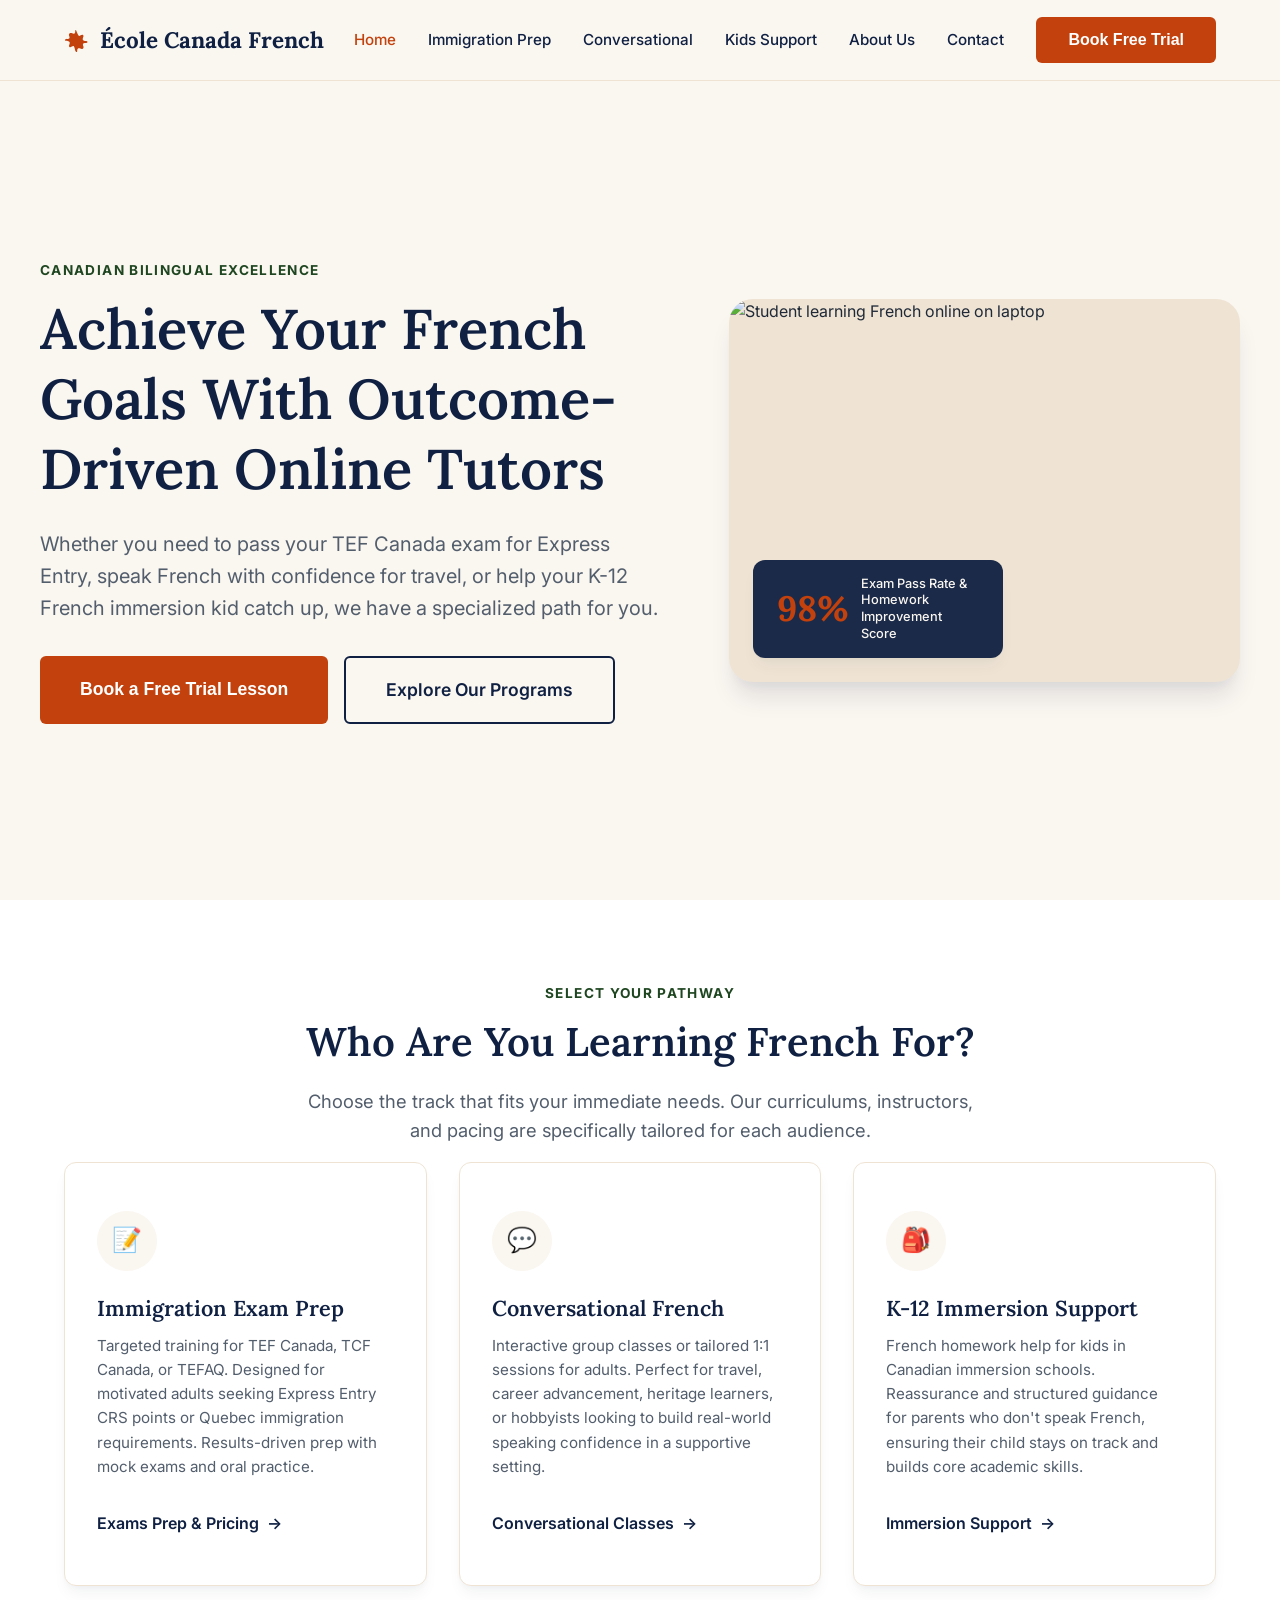
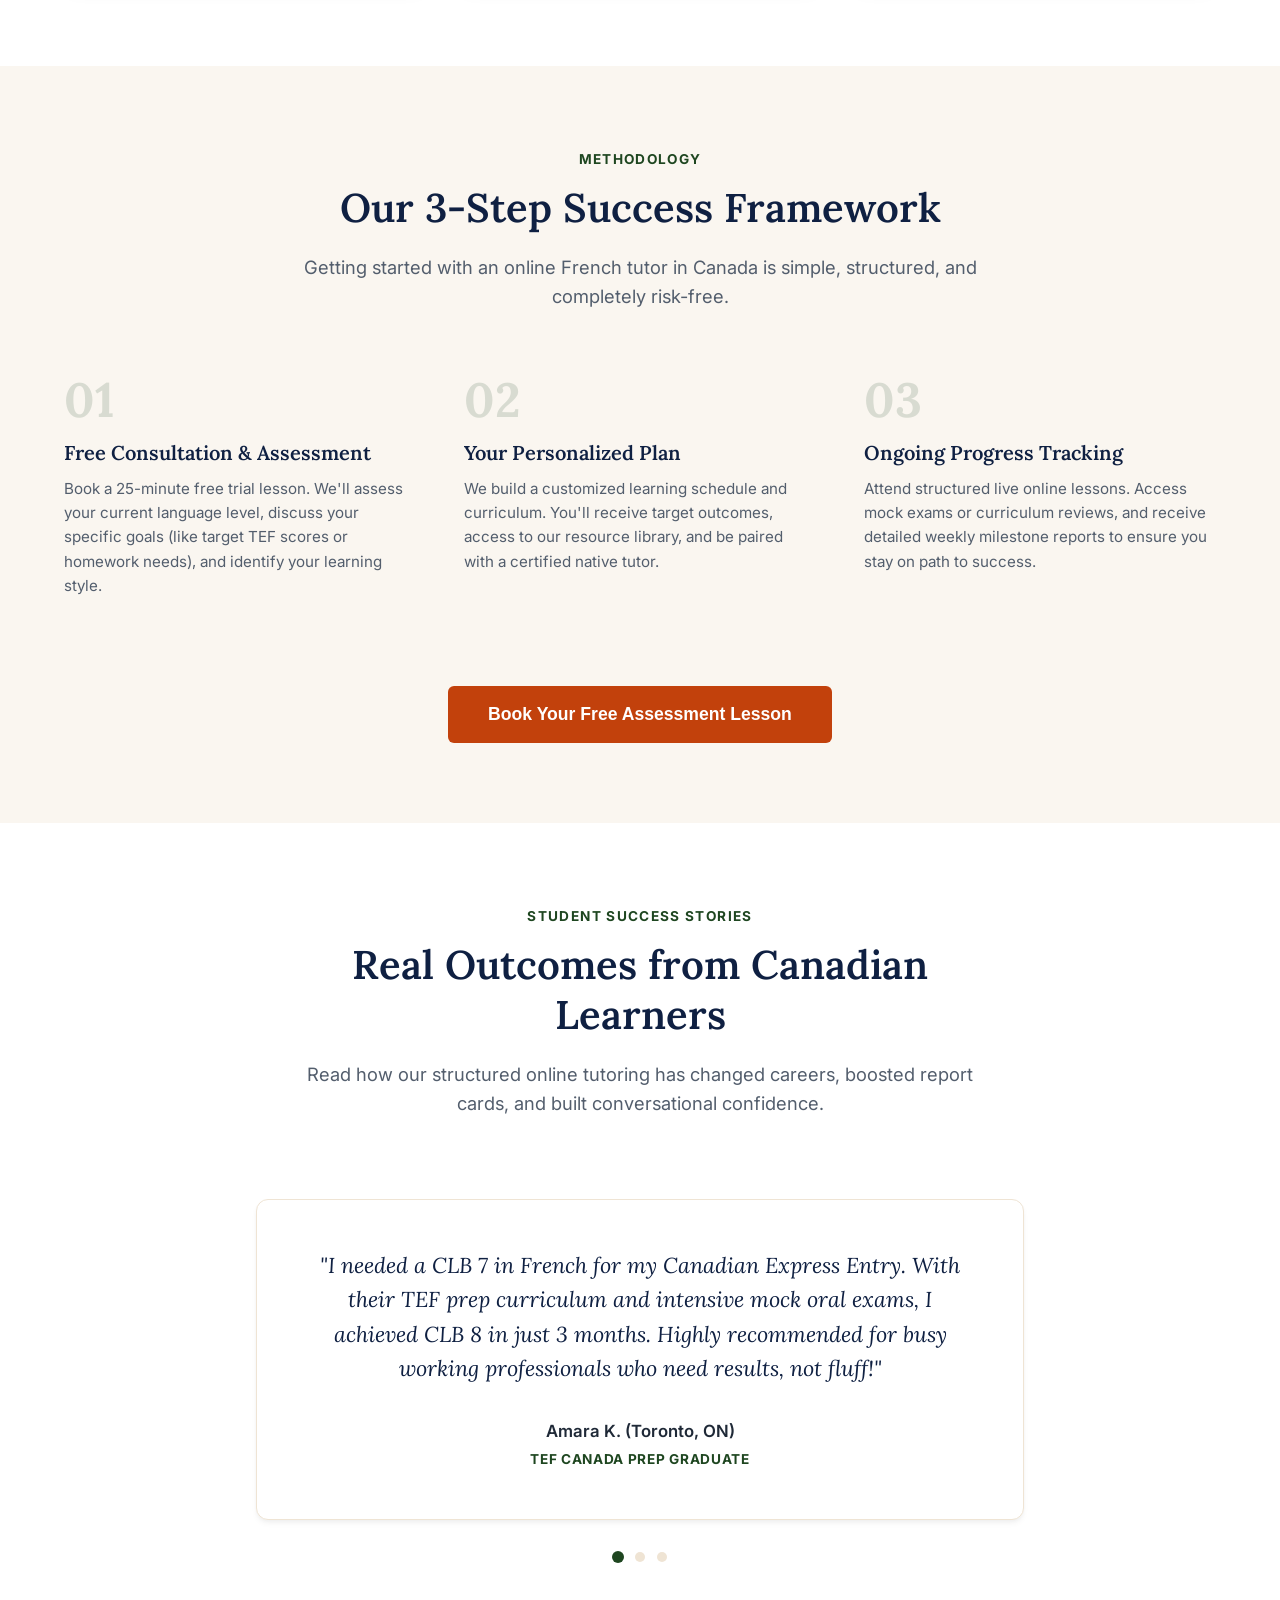
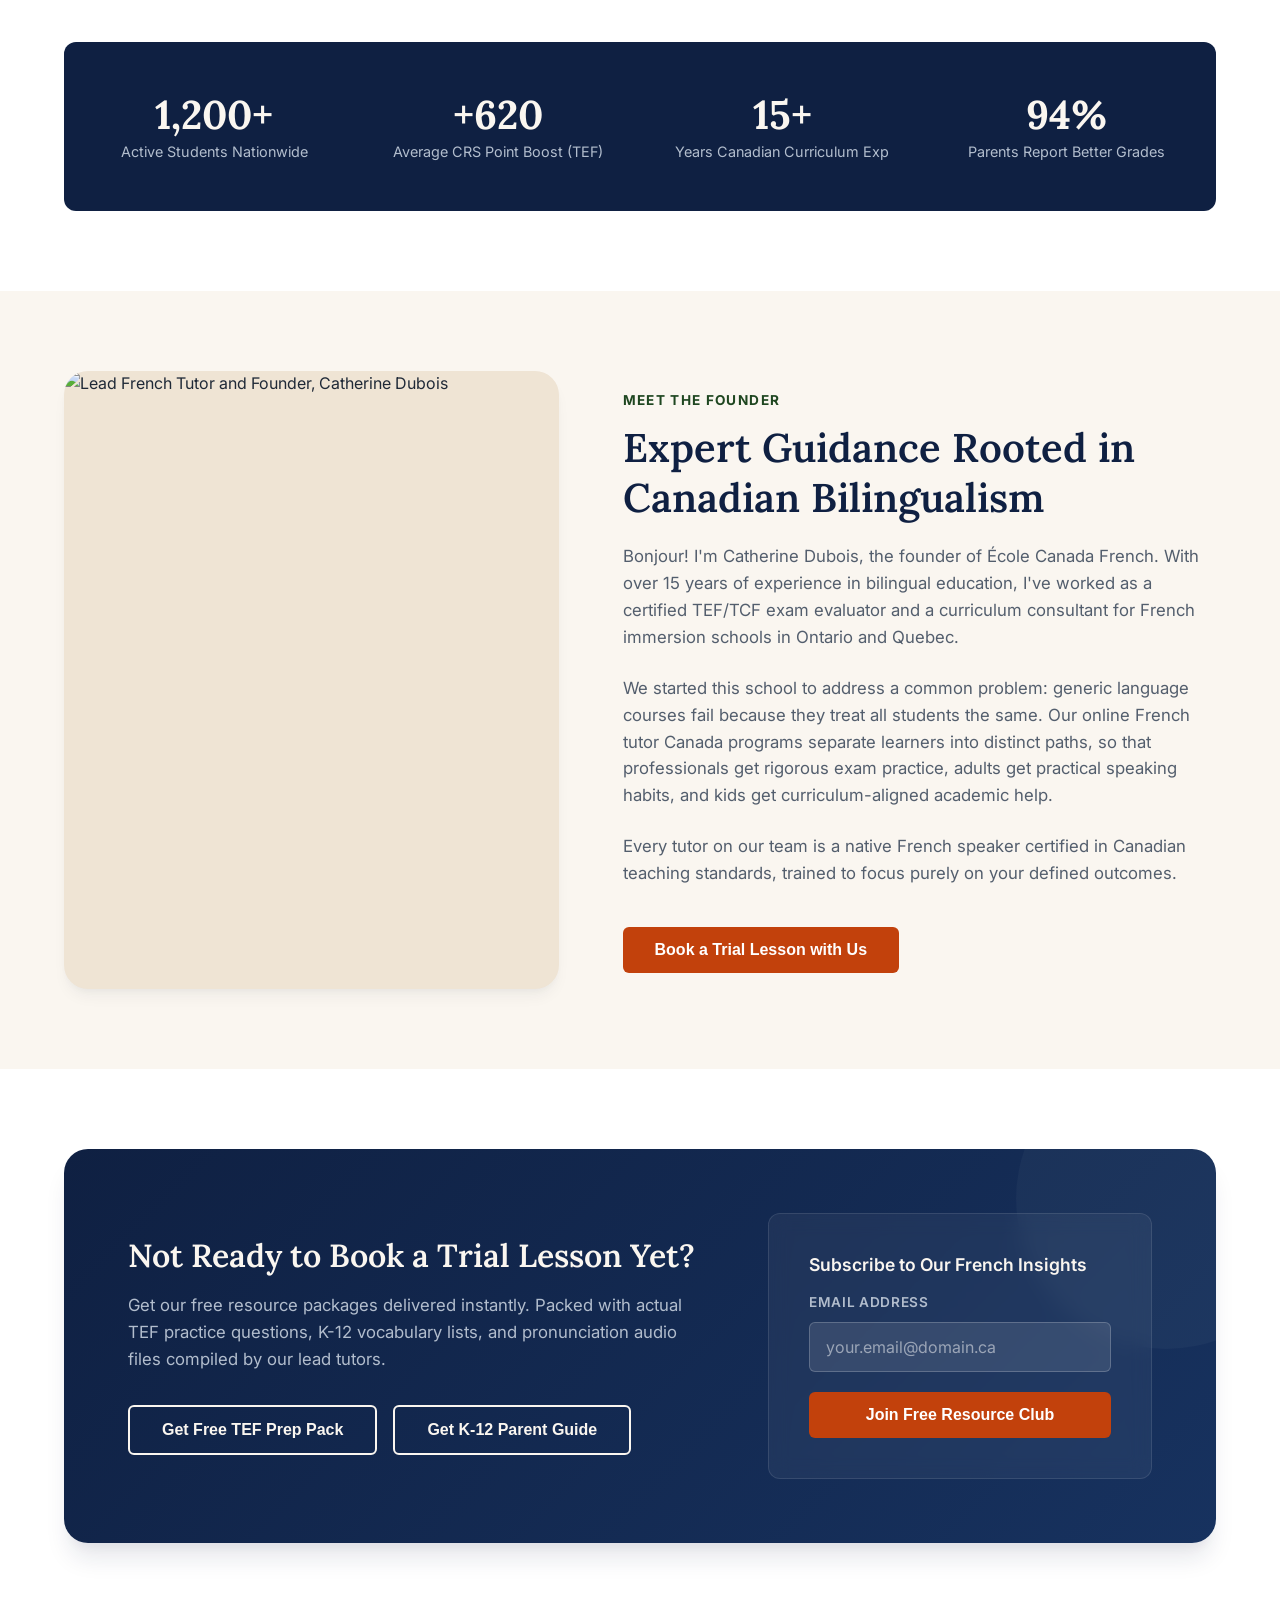
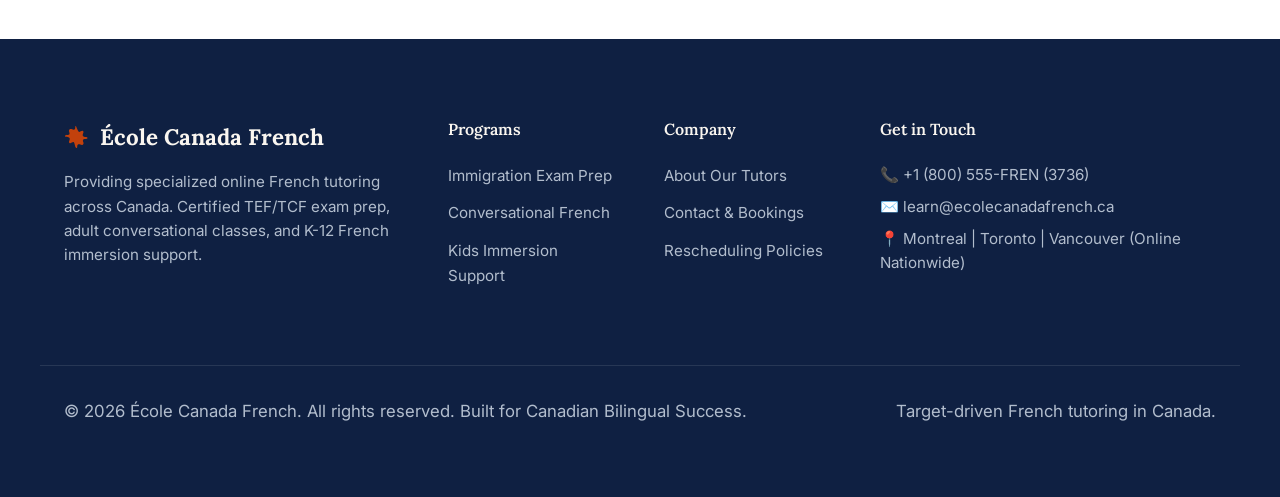
==== index.html @ e512af60 "Add files via upload" ====
<!DOCTYPE html>
<html lang="en">
<head>
  <meta charset="UTF-8">
  <meta name="viewport" content="width=device-width, initial-scale=1.0">
  <title>École Canada French | Online French Tutor Canada & Exam Prep</title>
  <meta name="description" content="Unlock your potential with target-driven French programs in Canada. Top-rated TEF/TCF prep, adult conversational classes, and K-12 French immersion support. Book your free trial.">
  <link rel="stylesheet" href="styles.css">
</head>
<body>

  <!-- Global Header -->
  <header class="header">
    <div class="container nav-container">
      <a href="index.html" class="logo">
        <svg class="logo-leaf" viewBox="0 0 24 24">
          <!-- Maple leaf style icon -->
          <path d="M12 2s1.5 4 2.5 5.5 3-1.5 4.5-.5-1 3.5 0 5 4.5.5 4.5 2-4 .5-4.5 2 1.5 3 0 4.5-3.5-1-5 0 0 3.5-1.5 3.5-1.5-4-2.5-5.5-3 1.5-4.5.5 1-3.5 0-5-4.5-.5-4.5-2 4-.5 4.5-2-1.5-3 0-4.5 3.5 1 5 0 0-3.5 1.5-3.5z"/>
        </svg>
        <span>École Canada French</span>
      </a>
      <button class="mobile-toggle" aria-label="Toggle Navigation">
        <span></span>
        <span></span>
        <span></span>
      </button>
      <nav>
        <ul class="nav-menu">
          <li><a href="index.html" class="nav-link active">Home</a></li>
          <li><a href="immigration-prep.html" class="nav-link">Immigration Prep</a></li>
          <li><a href="conversational.html" class="nav-link">Conversational</a></li>
          <li><a href="kids-immersion.html" class="nav-link">Kids Support</a></li>
          <li><a href="about.html" class="nav-link">About Us</a></li>
          <li><a href="contact.html" class="nav-link">Contact</a></li>
          <li><button class="btn btn-primary cta-booking-trigger">Book Free Trial</button></li>
        </ul>
      </nav>
    </div>
  </header>

  <main>
    <!-- Hero Section -->
    <section class="section-bg-warm">
      <div class="container hero">
        <div class="hero-content">
          <span class="section-tag">Canadian Bilingual Excellence</span>
          <h1>Achieve Your French Goals With Outcome-Driven Online Tutors</h1>
          <p class="hero-subtitle">Whether you need to pass your TEF Canada exam for Express Entry, speak French with confidence for travel, or help your K-12 French immersion kid catch up, we have a specialized path for you.</p>
          <div class="hero-actions">
            <button class="btn btn-primary btn-large cta-booking-trigger">Book a Free Trial Lesson</button>
            <a href="#pathways" class="btn btn-secondary btn-large">Explore Our Programs</a>
          </div>
        </div>
        <div class="hero-image-container">
          <img src="images/hero.png" alt="Student learning French online on laptop" class="hero-image">
          <div class="hero-badge">
            <div class="hero-badge-number">98%</div>
            <div class="hero-badge-text">Exam Pass Rate & Homework Improvement Score</div>
          </div>
        </div>
      </div>
    </section>

    <!-- Pathways / Three-Path Selector -->
    <section id="pathways" class="section-bg-white">
      <div class="container">
        <div class="section-header">
          <span class="section-tag">Select Your Pathway</span>
          <h2>Who Are You Learning French For?</h2>
          <p>Choose the track that fits your immediate needs. Our curriculums, instructors, and pacing are specifically tailored for each audience.</p>
        </div>
        <div class="selector-grid">
          <!-- Pathway 1 -->
          <div class="selector-card">
            <div class="selector-icon">📝</div>
            <h3>Immigration Exam Prep</h3>
            <p>Targeted training for TEF Canada, TCF Canada, or TEFAQ. Designed for motivated adults seeking Express Entry CRS points or Quebec immigration requirements. Results-driven prep with mock exams and oral practice.</p>
            <a href="immigration-prep.html" class="selector-link">Exams Prep & Pricing</a>
          </div>
          <!-- Pathway 2 -->
          <div class="selector-card">
            <div class="selector-icon">💬</div>
            <h3>Conversational French</h3>
            <p>Interactive group classes or tailored 1:1 sessions for adults. Perfect for travel, career advancement, heritage learners, or hobbyists looking to build real-world speaking confidence in a supportive setting.</p>
            <a href="conversational.html" class="selector-link">Conversational Classes</a>
          </div>
          <!-- Pathway 3 -->
          <div class="selector-card">
            <div class="selector-icon">🎒</div>
            <h3>K-12 Immersion Support</h3>
            <p>French homework help for kids in Canadian immersion schools. Reassurance and structured guidance for parents who don't speak French, ensuring their child stays on track and builds core academic skills.</p>
            <a href="kids-immersion.html" class="selector-link">Immersion Support</a>
          </div>
        </div>
      </div>
    </section>

    <!-- How It Works Section -->
    <section class="section-bg-warm">
      <div class="container">
        <div class="section-header">
          <span class="section-tag">Methodology</span>
          <h2>Our 3-Step Success Framework</h2>
          <p>Getting started with an online French tutor in Canada is simple, structured, and completely risk-free.</p>
        </div>
        <div class="steps-grid">
          <div class="step-card">
            <div class="step-number">01</div>
            <h3>Free Consultation & Assessment</h3>
            <p>Book a 25-minute free trial lesson. We'll assess your current language level, discuss your specific goals (like target TEF scores or homework needs), and identify your learning style.</p>
          </div>
          <div class="step-card">
            <div class="step-number">02</div>
            <h3>Your Personalized Plan</h3>
            <p>We build a customized learning schedule and curriculum. You'll receive target outcomes, access to our resource library, and be paired with a certified native tutor.</p>
          </div>
          <div class="step-card">
            <div class="step-number">03</div>
            <h3>Ongoing Progress Tracking</h3>
            <p>Attend structured live online lessons. Access mock exams or curriculum reviews, and receive detailed weekly milestone reports to ensure you stay on path to success.</p>
          </div>
        </div>
        <div style="text-align: center; margin-top: 4rem;">
          <button class="btn btn-primary btn-large cta-booking-trigger">Book Your Free Assessment Lesson</button>
        </div>
      </div>
    </section>

    <!-- Testimonials / Social Proof -->
    <section class="section-bg-white">
      <div class="container">
        <div class="section-header">
          <span class="section-tag">Student Success Stories</span>
          <h2>Real Outcomes from Canadian Learners</h2>
          <p>Read how our structured online tutoring has changed careers, boosted report cards, and built conversational confidence.</p>
        </div>
        
        <div class="testimonials-container">
          <div class="testimonial-slide active">
            <p class="testimonial-quote">"I needed a CLB 7 in French for my Canadian Express Entry. With their TEF prep curriculum and intensive mock oral exams, I achieved CLB 8 in just 3 months. Highly recommended for busy working professionals who need results, not fluff!"</p>
            <div class="testimonial-author">Amara K. (Toronto, ON)</div>
            <div class="testimonial-niche">TEF Canada Prep Graduate</div>
          </div>
          
          <div class="testimonial-slide">
            <p class="testimonial-quote">"Neither my husband nor I speak French, and our daughter was starting to fall behind in grade 4 French Immersion. Her tutor made the homework sessions engaging, built her reading confidence, and saved our evenings from homework stress."</p>
            <div class="testimonial-author">Sarah M. (Calgary, AB)</div>
            <div class="testimonial-niche">French Immersion Parent</div>
          </div>
          
          <div class="testimonial-slide">
            <p class="testimonial-quote">"I tried language apps for a year but couldn't speak a complete sentence. Taking the weekly 1:1 conversational sessions gave me the confidence I needed for my upcoming trip to Montreal and France. The lessons are practical and fun!"</p>
            <div class="testimonial-author">David L. (Vancouver, BC)</div>
            <div class="testimonial-niche">Adult Conversational Learner</div>
          </div>
          
          <div class="testimonial-dots">
            <!-- Populated dynamically by JS -->
          </div>
        </div>

        <!-- Stats Bar -->
        <div class="stats-bar">
          <div class="container stats-grid">
            <div class="stat-item">
              <h4>1,200+</h4>
              <p>Active Students Nationwide</p>
            </div>
            <div class="stat-item">
              <h4>+620</h4>
              <p>Average CRS Point Boost (TEF)</p>
            </div>
            <div class="stat-item">
              <h4>15+</h4>
              <p>Years Canadian Curriculum Exp</p>
            </div>
            <div class="stat-item">
              <h4>94%</h4>
              <p>Parents Report Better Grades</p>
            </div>
          </div>
        </div>
      </div>
    </section>

    <!-- Brief Bio / Credibility -->
    <section class="section-bg-warm">
      <div class="container bio-grid">
        <div class="bio-image">
          <img src="images/bio.png" alt="Lead French Tutor and Founder, Catherine Dubois">
        </div>
        <div>
          <span class="section-tag">Meet the Founder</span>
          <h2>Expert Guidance Rooted in Canadian Bilingualism</h2>
          <p>Bonjour! I'm Catherine Dubois, the founder of École Canada French. With over 15 years of experience in bilingual education, I've worked as a certified TEF/TCF exam evaluator and a curriculum consultant for French immersion schools in Ontario and Quebec.</p>
          <p>We started this school to address a common problem: generic language courses fail because they treat all students the same. Our online French tutor Canada programs separate learners into distinct paths, so that professionals get rigorous exam practice, adults get practical speaking habits, and kids get curriculum-aligned academic help.</p>
          <p>Every tutor on our team is a native French speaker certified in Canadian teaching standards, trained to focus purely on your defined outcomes.</p>
          <button class="btn btn-primary cta-booking-trigger" style="margin-top: 1rem;">Book a Trial Lesson with Us</button>
        </div>
      </div>
    </section>

    <!-- Lead Magnet Banner -->
    <section class="section-bg-white" style="padding-bottom: 6rem;">
      <div class="container">
        <div class="lead-banner">
          <div class="lead-banner-grid">
            <div>
              <h3>Not Ready to Book a Trial Lesson Yet?</h3>
              <p>Get our free resource packages delivered instantly. Packed with actual TEF practice questions, K-12 vocabulary lists, and pronunciation audio files compiled by our lead tutors.</p>
              <div style="margin-top: 2rem; display: flex; gap: 1rem; flex-wrap: wrap;">
                <button class="btn btn-outline-white cta-lead-trigger" data-resource="Free TEF Prep Study Package (CLB 7 Guide)">Get Free TEF Prep Pack</button>
                <button class="btn btn-outline-white cta-lead-trigger" data-resource="French Immersion Vocabulary & Parent Cheat Sheet">Get K-12 Parent Guide</button>
              </div>
            </div>
            <div class="lead-form">
              <h4 style="color: var(--color-bg-warm); margin-bottom: 1rem; font-family: var(--font-sans); font-weight: 600; font-size: 1.1rem;">Subscribe to Our French Insights</h4>
              <form class="inline-lead-form">
                <div class="form-group">
                  <label for="lead-email">Email Address</label>
                  <input type="email" id="lead-email" class="form-control" placeholder="your.email@domain.ca" required>
                </div>
                <button type="submit" class="btn btn-primary btn-full">Join Free Resource Club</button>
              </form>
            </div>
          </div>
        </div>
      </div>
    </section>
  </main>

  <!-- Global Footer -->
  <footer class="footer">
    <div class="container footer-grid">
      <div class="footer-brand">
        <a href="index.html" class="logo" style="color: var(--color-bg-warm);">
          <svg class="logo-leaf" viewBox="0 0 24 24" style="fill: var(--color-accent);">
            <path d="M12 2s1.5 4 2.5 5.5 3-1.5 4.5-.5-1 3.5 0 5 4.5.5 4.5 2-4 .5-4.5 2 1.5 3 0 4.5-3.5-1-5 0 0 3.5-1.5 3.5-1.5-4-2.5-5.5-3 1.5-4.5.5 1-3.5 0-5-4.5-.5-4.5-2 4-.5 4.5-2-1.5-3 0-4.5 3.5 1 5 0 0-3.5 1.5-3.5z"/>
          </svg>
          <span>École Canada French</span>
        </a>
        <p>Providing specialized online French tutoring across Canada. Certified TEF/TCF exam prep, adult conversational classes, and K-12 French immersion support.</p>
      </div>
      <div>
        <h4>Programs</h4>
        <ul class="footer-links" style="margin-top: 1.5rem;">
          <li><a href="immigration-prep.html">Immigration Exam Prep</a></li>
          <li><a href="conversational.html">Conversational French</a></li>
          <li><a href="kids-immersion.html">Kids Immersion Support</a></li>
        </ul>
      </div>
      <div>
        <h4>Company</h4>
        <ul class="footer-links" style="margin-top: 1.5rem;">
          <li><a href="about.html">About Our Tutors</a></li>
          <li><a href="contact.html">Contact & Bookings</a></li>
          <li><a href="contact.html#policies">Rescheduling Policies</a></li>
        </ul>
      </div>
      <div class="footer-contact">
        <h4>Get in Touch</h4>
        <div style="margin-top: 1.5rem;">
          <p>📞 +1 (800) 555-FREN (3736)</p>
          <p>✉️ learn@ecolecanadafrench.ca</p>
          <p>📍 Montreal | Toronto | Vancouver (Online Nationwide)</p>
        </div>
      </div>
    </div>
    <div class="container footer-bottom">
      <p>&copy; 2026 École Canada French. All rights reserved. Built for Canadian Bilingual Success.</p>
      <p>Target-driven French tutoring in Canada.</p>
    </div>
  </footer>

  <!-- Booking Modal -->
  <div id="booking-modal" class="modal-overlay">
    <div class="modal-container">
      <button class="modal-close" aria-label="Close modal">&times;</button>
      <div class="modal-header">
        <h3>Book Your Free Trial & Assessment</h3>
        <p>Choose an available slot for your 25-minute consultation. No credit card required.</p>
      </div>
      <div class="modal-body">
        <div class="mock-calendar">
          <div class="calendar-header">
            <span class="calendar-month">October 2026</span>
            <span style="font-size: 0.8rem; color: var(--color-text-muted);">Timezone: EST (Toronto/Montreal)</span>
          </div>
          <div class="calendar-days">
            <span class="day-label">Su</span><span class="day-label">Mo</span><span class="day-label">Tu</span><span class="day-label">We</span><span class="day-label">Th</span><span class="day-label">Fr</span><span class="day-label">Sa</span>
          </div>
          <div class="calendar-grid">
            <span class="calendar-day empty"></span>
            <span class="calendar-day empty"></span>
            <span class="calendar-day empty"></span>
            <span class="calendar-day empty"></span>
            <span class="calendar-day available">1</span>
            <span class="calendar-day">2</span>
            <span class="calendar-day">3</span>
            <span class="calendar-day">4</span>
            <span class="calendar-day available">5</span>
            <span class="calendar-day">6</span>
            <span class="calendar-day available">7</span>
            <span class="calendar-day available">8</span>
            <span class="calendar-day">9</span>
            <span class="calendar-day">10</span>
            <span class="calendar-day">11</span>
            <span class="calendar-day available">12</span>
            <span class="calendar-day">13</span>
            <span class="calendar-day available">14</span>
            <span class="calendar-day available">15</span>
            <span class="calendar-day">16</span>
            <span class="calendar-day">17</span>
            <span class="calendar-day">18</span>
            <span class="calendar-day available">19</span>
            <span class="calendar-day">20</span>
            <span class="calendar-day available">21</span>
            <span class="calendar-day available">22</span>
            <span class="calendar-day">23</span>
            <span class="calendar-day">24</span>
            <span class="calendar-day">25</span>
            <span class="calendar-day available">26</span>
            <span class="calendar-day">27</span>
            <span class="calendar-day available">28</span>
            <span class="calendar-day available">29</span>
            <span class="calendar-day">30</span>
            <span class="calendar-day">31</span>
          </div>
          <div class="time-slots-container">
            <div class="time-slots-title">Available slots for <span class="selected-date-display">...</span>:</div>
            <div class="time-slots-grid">
              <!-- JS Populated -->
            </div>
          </div>
          <div class="booking-summary">
            <h4>Assessment Booking Details</h4>
            <p class="booking-details-text"></p>
            <button class="btn btn-primary btn-full" id="confirm-booking-btn">Confirm Assessment Call</button>
          </div>
        </div>
      </div>
    </div>
  </div>

  <!-- Lead Magnet Modal -->
  <div id="lead-modal" class="modal-overlay">
    <div class="modal-container" style="max-width: 500px;">
      <button class="modal-close" aria-label="Close modal">&times;</button>
      <div class="modal-header" style="text-align: center;">
        <h3>Download Your Free Pack</h3>
        <p>Get instant access to your <strong id="lead-title-display">Resource</strong> in one click.</p>
      </div>
      <div class="modal-body">
        <form id="modal-lead-form">
          <input type="hidden" id="lead-resource-name" name="resource" value="Free Study Guide">
          <div class="form-group">
            <label for="lead-modal-email">Email Address</label>
            <input type="email" id="lead-modal-email" class="form-control" placeholder="name@domain.ca" required>
          </div>
          <button type="submit" class="btn btn-primary btn-full" style="margin-top: 1rem;">Email Me the Free PDF</button>
        </form>
      </div>
    </div>
  </div>

  <script src="main.js"></script>
</body>
</html>
---- styles.css ----
@import url('https://fonts.googleapis.com/css2?family=Inter:wght@300;400;500;600;700&family=Lora:ital,wght@0,400;0,500;0,600;0,700;1,400&display=swap');

/* --- Reset & Base Styles --- */
*, *::before, *::after {
  box-sizing: border-box;
  margin: 0;
  padding: 0;
}

html {
  scroll-behavior: smooth;
  font-size: 16px;
}

body {
  font-family: var(--font-sans);
  background-color: var(--color-bg-warm);
  color: var(--color-text-dark);
  line-height: 1.6;
  -webkit-font-smoothing: antialiased;
  -moz-osx-font-smoothing: grayscale;
}

:root {
  --color-primary: #0F2042;      /* Deep Navy */
  --color-primary-light: #1A366C;
  --color-secondary: #1E4620;    /* Forest Green */
  --color-secondary-light: #2D6630;
  --color-accent: #C2410C;       /* Terracotta Accent */
  --color-accent-hover: #A03206;
  --color-bg-warm: #FAF6F0;      /* Warm Cream Background */
  --color-bg-white: #FFFFFF;
  --color-bg-card-hover: #F6F1E9;
  --color-text-dark: #1F2937;
  --color-text-muted: #535E6D;
  --color-text-white: #FFFFFF;
  --color-border: #E2E8F0;
  --color-border-warm: #EFE4D4;
  --font-serif: 'Lora', Georgia, serif;
  --font-sans: 'Inter', -apple-system, BlinkMacSystemFont, "Segoe UI", Roboto, sans-serif;
  --shadow-sm: 0 1px 3px rgba(0,0,0,0.05);
  --shadow-md: 0 4px 6px -1px rgba(0,0,0,0.05), 0 2px 4px -1px rgba(0,0,0,0.03);
  --shadow-lg: 0 10px 15px -3px rgba(15, 32, 66, 0.05), 0 4px 6px -2px rgba(15, 32, 66, 0.03);
  --shadow-xl: 0 20px 25px -5px rgba(15, 32, 66, 0.1), 0 10px 10px -5px rgba(15, 32, 66, 0.04);
  --transition-fast: 0.2s ease;
  --transition-normal: 0.3s cubic-bezier(0.4, 0, 0.2, 1);
  --border-radius-sm: 6px;
  --border-radius: 12px;
  --border-radius-lg: 24px;
}

/* --- Typography --- */
h1, h2, h3, h4 {
  font-family: var(--font-serif);
  color: var(--color-primary);
  font-weight: 600;
  line-height: 1.25;
}

h1 {
  font-size: 2.5rem;
  margin-bottom: 1.5rem;
}

@media (min-width: 768px) {
  h1 { font-size: 3.5rem; }
}

h2 {
  font-size: 2rem;
  margin-bottom: 1.25rem;
  position: relative;
}

@media (min-width: 768px) {
  h2 { font-size: 2.5rem; }
}

h3 {
  font-size: 1.5rem;
  margin-bottom: 1rem;
}

p {
  margin-bottom: 1.5rem;
  font-size: 1.05rem;
  color: var(--color-text-muted);
}

a {
  color: var(--color-primary);
  text-decoration: none;
  transition: var(--transition-fast);
}

a:hover {
  color: var(--color-accent);
}

/* --- Layout Elements --- */
.container {
  width: 100%;
  max-width: 1200px;
  margin: 0 auto;
  padding: 0 1.5rem;
}

section {
  padding: 5rem 0;
}

.section-bg-white {
  background-color: var(--color-bg-white);
}

.section-bg-warm {
  background-color: var(--color-bg-warm);
}

.section-header {
  text-align: center;
  max-width: 700px;
  margin: 0 auto 4rem auto;
}

.section-header p {
  font-size: 1.15rem;
}

.section-tag {
  text-transform: uppercase;
  font-weight: 700;
  letter-spacing: 0.1em;
  font-size: 0.85rem;
  color: var(--color-secondary);
  display: inline-block;
  margin-bottom: 0.75rem;
}

/* --- Navigation Header --- */
.header {
  background-color: rgba(250, 246, 240, 0.95);
  backdrop-filter: blur(10px);
  position: sticky;
  top: 0;
  z-index: 100;
  border-bottom: 1px solid var(--color-border-warm);
}

.nav-container {
  display: flex;
  justify-content: space-between;
  align-items: center;
  height: 80px;
}

.logo {
  display: flex;
  align-items: center;
  gap: 0.75rem;
  font-family: var(--font-serif);
  font-size: 1.4rem;
  font-weight: 700;
  color: var(--color-primary);
}

.logo-leaf {
  width: 24px;
  height: 24px;
  fill: var(--color-accent);
}

.nav-menu {
  display: flex;
  align-items: center;
  gap: 2rem;
  list-style: none;
}

.nav-link {
  font-weight: 500;
  font-size: 0.95rem;
  color: var(--color-primary);
}

.nav-link:hover, .nav-link.active {
  color: var(--color-accent);
}

/* Mobile Nav Toggle */
.mobile-toggle {
  display: none;
  background: none;
  border: none;
  cursor: pointer;
  padding: 0.5rem;
}

.mobile-toggle span {
  display: block;
  width: 25px;
  height: 2px;
  background-color: var(--color-primary);
  margin: 5px 0;
  transition: var(--transition-fast);
}

/* --- Footer --- */
.footer {
  background-color: var(--color-primary);
  color: var(--color-bg-warm);
  padding: 5rem 0 3rem 0;
}

.footer h3, .footer h4 {
  color: var(--color-bg-warm);
}

.footer p {
  color: #B2BDCD;
}

.footer-grid {
  display: grid;
  grid-template-columns: 2fr 1fr 1fr 2fr;
  gap: 3rem;
  margin-bottom: 4rem;
}

.footer-brand p {
  margin: 1rem 0 1.5rem 0;
  font-size: 0.95rem;
}

.footer-links {
  list-style: none;
}

.footer-links li {
  margin-bottom: 0.75rem;
}

.footer-links a {
  color: #B2BDCD;
  font-size: 0.95rem;
}

.footer-links a:hover {
  color: var(--color-bg-warm);
  text-decoration: underline;
}

.footer-contact p {
  font-size: 0.95rem;
  margin-bottom: 0.5rem;
}

.footer-bottom {
  border-top: 1px solid rgba(255,255,255,0.1);
  padding-top: 2rem;
  display: flex;
  justify-content: space-between;
  align-items: center;
  font-size: 0.85rem;
  color: #8C9BAE;
}

/* --- Buttons --- */
.btn {
  display: inline-flex;
  align-items: center;
  justify-content: center;
  padding: 0.875rem 2rem;
  font-weight: 600;
  border-radius: var(--border-radius-sm);
  transition: var(--transition-normal);
  cursor: pointer;
  font-size: 1rem;
  border: none;
  text-align: center;
}

.btn-primary {
  background-color: var(--color-accent);
  color: var(--color-bg-white);
}

.btn-primary:hover {
  background-color: var(--color-accent-hover);
  color: var(--color-bg-white);
  transform: translateY(-2px);
  box-shadow: 0 4px 12px rgba(194, 65, 12, 0.3);
}

.btn-secondary {
  background-color: transparent;
  color: var(--color-primary);
  border: 2px solid var(--color-primary);
}

.btn-secondary:hover {
  background-color: var(--color-primary);
  color: var(--color-bg-white);
  transform: translateY(-2px);
}

.btn-outline-white {
  background-color: transparent;
  color: var(--color-bg-warm);
  border: 2px solid var(--color-bg-warm);
}

.btn-outline-white:hover {
  background-color: var(--color-bg-warm);
  color: var(--color-primary);
  transform: translateY(-2px);
}

.btn-large {
  padding: 1.125rem 2.5rem;
  font-size: 1.1rem;
}

.btn-full {
  width: 100%;
}

/* --- Hero Components --- */
.hero {
  padding: 6rem 0;
  display: grid;
  grid-template-columns: 1.1fr 0.9fr;
  align-items: center;
  gap: 4rem;
}

.hero-content {
  max-width: 620px;
}

.hero-subtitle {
  font-size: 1.25rem;
  color: var(--color-text-muted);
  margin-bottom: 2rem;
}

.hero-actions {
  display: flex;
  gap: 1rem;
  flex-wrap: wrap;
}

.hero-image-container {
  position: relative;
  border-radius: var(--border-radius-lg);
  overflow: hidden;
  box-shadow: var(--shadow-xl);
  aspect-ratio: 4/3;
  background-color: var(--color-border-warm);
}

.hero-image {
  width: 100%;
  height: 100%;
  object-fit: cover;
  display: block;
}

.hero-badge {
  position: absolute;
  bottom: 1.5rem;
  left: 1.5rem;
  background-color: rgba(15, 32, 66, 0.95);
  backdrop-filter: blur(5px);
  color: var(--color-bg-warm);
  padding: 1rem 1.5rem;
  border-radius: var(--border-radius);
  box-shadow: var(--shadow-lg);
  max-width: 250px;
  display: flex;
  align-items: center;
  gap: 0.75rem;
}

.hero-badge-number {
  font-family: var(--font-serif);
  font-size: 2.2rem;
  font-weight: 700;
  color: var(--color-accent);
  line-height: 1;
}

.hero-badge-text {
  font-size: 0.8rem;
  line-height: 1.3;
  font-weight: 500;
}

/* --- Selector Cards --- */
.selector-grid {
  display: grid;
  grid-template-columns: repeat(3, 1fr);
  gap: 2rem;
  margin-top: -3rem; /* overlap into hero context optionally */
  position: relative;
  z-index: 10;
}

.selector-card {
  background-color: var(--color-bg-white);
  border-radius: var(--border-radius);
  padding: 3rem 2rem;
  box-shadow: var(--shadow-lg);
  border: 1px solid var(--color-border-warm);
  transition: var(--transition-normal);
  display: flex;
  flex-direction: column;
  height: 100%;
}

.selector-card:hover {
  transform: translateY(-8px);
  box-shadow: var(--shadow-xl);
  border-color: rgba(30, 70, 32, 0.2);
}

.selector-icon {
  background-color: var(--color-bg-warm);
  color: var(--color-secondary);
  width: 60px;
  height: 60px;
  border-radius: 50%;
  display: flex;
  align-items: center;
  justify-content: center;
  font-size: 1.5rem;
  margin-bottom: 1.5rem;
  transition: var(--transition-fast);
}

.selector-card:hover .selector-icon {
  background-color: var(--color-secondary);
  color: var(--color-bg-warm);
}

.selector-card h3 {
  font-size: 1.35rem;
  margin-bottom: 0.75rem;
}

.selector-card p {
  font-size: 0.95rem;
  flex-grow: 1;
  margin-bottom: 2rem;
}

.selector-link {
  font-weight: 600;
  display: inline-flex;
  align-items: center;
  gap: 0.5rem;
  color: var(--color-primary);
}

.selector-link::after {
  content: '→';
  transition: transform var(--transition-fast);
}

.selector-card:hover .selector-link {
  color: var(--color-accent);
}

.selector-card:hover .selector-link::after {
  transform: translateX(4px);
}

/* --- How it Works --- */
.steps-grid {
  display: grid;
  grid-template-columns: repeat(3, 1fr);
  gap: 3rem;
}

.step-card {
  position: relative;
}

.step-number {
  font-family: var(--font-serif);
  font-size: 3rem;
  font-weight: 700;
  color: rgba(30, 70, 32, 0.15);
  line-height: 1;
  margin-bottom: 1rem;
}

.step-card h3 {
  font-size: 1.25rem;
  margin-bottom: 0.75rem;
}

.step-card p {
  font-size: 0.95rem;
}

/* --- Social Proof & Testimonials --- */
.testimonials-container {
  max-width: 800px;
  margin: 0 auto;
  position: relative;
  overflow: hidden;
  padding: 1rem;
}

.testimonial-slide {
  background-color: var(--color-bg-white);
  border-radius: var(--border-radius);
  padding: 3rem;
  box-shadow: var(--shadow-md);
  border: 1px solid var(--color-border-warm);
  display: none;
  text-align: center;
  animation: fadeIn 0.5s ease;
}

.testimonial-slide.active {
  display: block;
}

.testimonial-quote {
  font-family: var(--font-serif);
  font-size: 1.35rem;
  color: var(--color-primary);
  font-style: italic;
  margin-bottom: 2rem;
  line-height: 1.6;
}

.testimonial-author {
  font-weight: 600;
  color: var(--color-text-dark);
  font-size: 1.05rem;
}

.testimonial-niche {
  font-size: 0.85rem;
  color: var(--color-secondary);
  text-transform: uppercase;
  font-weight: 700;
  letter-spacing: 0.05em;
  margin-top: 0.25rem;
}

.testimonial-dots {
  display: flex;
  justify-content: center;
  gap: 0.75rem;
  margin-top: 2rem;
}

.dot {
  width: 10px;
  height: 10px;
  border-radius: 50%;
  background-color: var(--color-border-warm);
  border: none;
  cursor: pointer;
  transition: var(--transition-fast);
}

.dot.active {
  background-color: var(--color-secondary);
  transform: scale(1.2);
}

/* Stats section overlay */
.stats-bar {
  background-color: var(--color-primary);
  color: var(--color-bg-warm);
  padding: 3rem 0;
  border-radius: var(--border-radius);
  margin-top: 4rem;
}

.stats-grid {
  display: grid;
  grid-template-columns: repeat(4, 1fr);
  text-align: center;
  gap: 2rem;
}

.stat-item h4 {
  font-family: var(--font-serif);
  font-size: 2.5rem;
  color: var(--color-bg-warm);
  font-weight: 700;
}

.stat-item p {
  color: #B2BDCD;
  margin-bottom: 0;
  font-size: 0.9rem;
}

/* --- Bio Section --- */
.bio-grid {
  display: grid;
  grid-template-columns: 1fr 1.2fr;
  gap: 4rem;
  align-items: center;
}

.bio-image {
  border-radius: var(--border-radius-lg);
  overflow: hidden;
  box-shadow: var(--shadow-lg);
  aspect-ratio: 4/5;
  background-color: var(--color-border-warm);
}

.bio-image img {
  width: 100%;
  height: 100%;
  object-fit: cover;
}

/* --- Lead Magnet Banner --- */
.lead-banner {
  background: linear-gradient(135deg, var(--color-primary) 0%, #17325F 100%);
  border-radius: var(--border-radius-lg);
  padding: 4rem;
  color: var(--color-bg-warm);
  position: relative;
  overflow: hidden;
  box-shadow: var(--shadow-xl);
}

.lead-banner::before {
  content: '';
  position: absolute;
  top: -100px;
  right: -100px;
  width: 300px;
  height: 300px;
  background-color: rgba(255,255,255,0.03);
  border-radius: 50%;
}

.lead-banner-grid {
  display: grid;
  grid-template-columns: 1.2fr 0.8fr;
  gap: 4rem;
  align-items: center;
  position: relative;
  z-index: 2;
}

.lead-banner h3 {
  color: var(--color-bg-warm);
  font-size: 2rem;
  margin-bottom: 1rem;
}

.lead-banner p {
  color: #B2BDCD;
  margin-bottom: 0;
}

.lead-form {
  background-color: rgba(255, 255, 255, 0.05);
  border: 1px solid rgba(255, 255, 255, 0.1);
  padding: 2.5rem;
  border-radius: var(--border-radius);
  backdrop-filter: blur(10px);
}

.form-group {
  margin-bottom: 1.25rem;
  display: flex;
  flex-direction: column;
  gap: 0.5rem;
}

.form-group label {
  font-size: 0.85rem;
  font-weight: 600;
  text-transform: uppercase;
  letter-spacing: 0.05em;
  color: #B2BDCD;
}

.form-control {
  padding: 0.875rem 1rem;
  border-radius: var(--border-radius-sm);
  border: 1px solid var(--color-border);
  background-color: var(--color-bg-white);
  font-family: var(--font-sans);
  font-size: 1rem;
  transition: var(--transition-fast);
}

.form-control:focus {
  outline: none;
  border-color: var(--color-accent);
  box-shadow: 0 0 0 3px rgba(194, 65, 12, 0.15);
}

.lead-form .form-control {
  background-color: rgba(255, 255, 255, 0.1);
  border-color: rgba(255, 255, 255, 0.2);
  color: var(--color-bg-warm);
}

.lead-form .form-control::placeholder {
  color: rgba(255, 255, 255, 0.5);
}

.lead-form .form-control:focus {
  background-color: rgba(255, 255, 255, 0.15);
  border-color: var(--color-accent);
}

/* --- Accordion FAQ --- */
.faq-list {
  max-width: 800px;
  margin: 0 auto;
  display: flex;
  flex-direction: column;
  gap: 1rem;
}

.faq-item {
  background-color: var(--color-bg-white);
  border: 1px solid var(--color-border-warm);
  border-radius: var(--border-radius-sm);
  overflow: hidden;
  transition: var(--transition-fast);
}

.faq-header {
  padding: 1.5rem;
  display: flex;
  justify-content: space-between;
  align-items: center;
  cursor: pointer;
  user-select: none;
  background-color: var(--color-bg-white);
}

.faq-header h4 {
  margin-bottom: 0;
  font-size: 1.15rem;
  font-family: var(--font-sans);
  font-weight: 600;
  color: var(--color-primary);
}

.faq-icon {
  font-size: 1.25rem;
  font-weight: 300;
  transition: transform var(--transition-normal);
  color: var(--color-text-muted);
}

.faq-body {
  max-height: 0;
  overflow: hidden;
  transition: max-height var(--transition-normal) cubic-bezier(0, 1, 0, 1);
}

.faq-content {
  padding: 0 1.5rem 1.5rem 1.5rem;
  font-size: 0.975rem;
  color: var(--color-text-muted);
}

.faq-item.active {
  border-color: rgba(30, 70, 32, 0.2);
  box-shadow: var(--shadow-md);
}

.faq-item.active .faq-icon {
  transform: rotate(45deg);
  color: var(--color-accent);
}

.faq-item.active .faq-body {
  max-height: 1000px; /* high value to allow expansion */
  transition: max-height var(--transition-normal) cubic-bezier(0.5, 0, 1, 0);
}

/* --- Niche Landing Page Layouts --- */
.niche-hero {
  background-color: var(--color-bg-white);
  border-bottom: 1px solid var(--color-border-warm);
  padding: 6rem 0;
}

.niche-grid-2 {
  display: grid;
  grid-template-columns: repeat(2, 1fr);
  gap: 4rem;
  align-items: center;
}

.niche-features {
  display: grid;
  grid-template-columns: repeat(2, 1fr);
  gap: 2rem;
}

.feature-item {
  background-color: var(--color-bg-white);
  padding: 2rem;
  border-radius: var(--border-radius);
  border: 1px solid var(--color-border-warm);
  box-shadow: var(--shadow-sm);
}

.feature-item-icon {
  color: var(--color-secondary);
  font-size: 1.5rem;
  margin-bottom: 1rem;
  display: inline-block;
}

.feature-item h4 {
  font-family: var(--font-sans);
  font-weight: 600;
  font-size: 1.1rem;
  margin-bottom: 0.5rem;
}

.feature-item p {
  font-size: 0.9rem;
  margin-bottom: 0;
}

/* --- Pricing Cards --- */
.pricing-grid {
  display: flex;
  justify-content: center;
  gap: 2rem;
  flex-wrap: wrap;
  margin-top: 2rem;
}

.pricing-card {
  background-color: var(--color-bg-white);
  border-radius: var(--border-radius);
  padding: 3rem 2.5rem;
  border: 1px solid var(--color-border-warm);
  box-shadow: var(--shadow-md);
  width: 100%;
  max-width: 380px;
  display: flex;
  flex-direction: column;
  position: relative;
  transition: var(--transition-normal);
}

.pricing-card.popular {
  border: 2px solid var(--color-secondary);
  transform: scale(1.03);
  box-shadow: var(--shadow-xl);
}

.pricing-badge {
  position: absolute;
  top: -14px;
  left: 50%;
  transform: translateX(-50%);
  background-color: var(--color-secondary);
  color: var(--color-bg-warm);
  padding: 0.35rem 1.25rem;
  font-size: 0.75rem;
  font-weight: 700;
  text-transform: uppercase;
  letter-spacing: 0.08em;
  border-radius: 50px;
}

.pricing-card:hover {
  transform: translateY(-8px);
  box-shadow: var(--shadow-xl);
}

.pricing-card.popular:hover {
  transform: translateY(-8px) scale(1.03);
}

.pricing-header {
  text-align: center;
  margin-bottom: 2rem;
  border-bottom: 1px solid var(--color-border-warm);
  padding-bottom: 2rem;
}

.pricing-name {
  font-family: var(--font-sans);
  font-weight: 700;
  font-size: 1.25rem;
  color: var(--color-primary);
  margin-bottom: 0.75rem;
}

.pricing-price {
  font-family: var(--font-serif);
  font-size: 2.25rem;
  font-weight: 700;
  color: var(--color-primary);
}

.pricing-price span {
  font-size: 0.95rem;
  color: var(--color-text-muted);
  font-family: var(--font-sans);
  font-weight: 400;
}

.pricing-description {
  font-size: 0.9rem;
  margin-bottom: 0;
  min-height: 48px;
}

.pricing-features {
  list-style: none;
  margin-bottom: 2.5rem;
  flex-grow: 1;
}

.pricing-features li {
  font-size: 0.95rem;
  margin-bottom: 0.85rem;
  display: flex;
  align-items: flex-start;
  gap: 0.75rem;
  color: var(--color-text-muted);
}

.pricing-features li::before {
  content: '✓';
  color: var(--color-secondary);
  font-weight: bold;
}

/* Add-ons card */
.pricing-add-on {
  margin-top: 4rem;
  background-color: var(--color-bg-white);
  border: 1px dashed var(--color-secondary);
  border-radius: var(--border-radius);
  padding: 2.5rem;
  max-width: 800px;
  margin-left: auto;
  margin-right: auto;
  display: flex;
  align-items: center;
  justify-content: space-between;
  gap: 2rem;
}

.add-on-content {
  flex-grow: 1;
}

.add-on-tag {
  background-color: var(--color-bg-warm);
  color: var(--color-secondary);
  padding: 0.25rem 0.75rem;
  font-size: 0.75rem;
  font-weight: 700;
  border-radius: 50px;
  text-transform: uppercase;
  margin-bottom: 0.5rem;
  display: inline-block;
}

.add-on-content h4 {
  font-family: var(--font-sans);
  font-weight: 600;
  font-size: 1.15rem;
  margin-bottom: 0.25rem;
}

.add-on-content p {
  margin-bottom: 0;
  font-size: 0.9rem;
}

.add-on-price {
  font-family: var(--font-serif);
  font-size: 1.8rem;
  font-weight: 700;
  color: var(--color-primary);
  text-align: right;
  white-space: nowrap;
}

.add-on-price span {
  display: block;
  font-size: 0.8rem;
  font-family: var(--font-sans);
  color: var(--color-text-muted);
  font-weight: 400;
}

/* --- About Page Details --- */
.about-hero {
  text-align: center;
  padding: 8rem 0 5rem 0;
  background-color: var(--color-primary);
  color: var(--color-bg-warm);
}

.about-hero h1 {
  color: var(--color-bg-warm);
}

.about-hero p {
  color: #B2BDCD;
  max-width: 600px;
  margin-left: auto;
  margin-right: auto;
}

.about-story {
  display: grid;
  grid-template-columns: 1fr 1fr;
  gap: 5rem;
  align-items: center;
}

.about-philosophy-grid {
  display: grid;
  grid-template-columns: repeat(3, 1fr);
  gap: 2.5rem;
  margin-top: 3rem;
}

.philosophy-card {
  background-color: var(--color-bg-white);
  padding: 2.5rem;
  border-radius: var(--border-radius);
  border: 1px solid var(--color-border-warm);
  box-shadow: var(--shadow-sm);
}

.philosophy-card h3 {
  font-family: var(--font-sans);
  font-weight: 600;
  font-size: 1.25rem;
  margin-bottom: 0.75rem;
}

.seo-block {
  background-color: var(--color-bg-white);
  border-radius: var(--border-radius-lg);
  padding: 4rem;
  border: 1px solid var(--color-border-warm);
}

.seo-block-grid {
  display: grid;
  grid-template-columns: repeat(3, 1fr);
  gap: 2.5rem;
  margin-top: 3rem;
}

/* --- Contact & Booking Page Details --- */
.contact-grid {
  display: grid;
  grid-template-columns: 1.1fr 0.9fr;
  gap: 5rem;
}

.calendar-container {
  background-color: var(--color-bg-white);
  border-radius: var(--border-radius-lg);
  border: 1px solid var(--color-border-warm);
  box-shadow: var(--shadow-lg);
  padding: 2rem;
  overflow: hidden;
}

.mock-calendar {
  border: 1px solid var(--color-border);
  border-radius: var(--border-radius);
}

.calendar-header {
  background-color: var(--color-bg-warm);
  padding: 1.5rem;
  border-bottom: 1px solid var(--color-border);
  display: flex;
  justify-content: space-between;
  align-items: center;
}

.calendar-header h3 {
  font-family: var(--font-sans);
  font-size: 1.15rem;
  font-weight: 600;
  margin-bottom: 0;
}

.calendar-month {
  font-weight: 600;
}

.calendar-days {
  display: grid;
  grid-template-columns: repeat(7, 1fr);
  text-align: center;
  padding: 1rem;
  border-bottom: 1px solid var(--color-border);
  background-color: var(--color-bg-white);
}

.day-label {
  font-size: 0.75rem;
  font-weight: 600;
  color: var(--color-text-muted);
}

.calendar-grid {
  display: grid;
  grid-template-columns: repeat(7, 1fr);
  gap: 6px;
  padding: 1rem;
  background-color: var(--color-bg-white);
}

.calendar-day {
  aspect-ratio: 1;
  display: flex;
  align-items: center;
  justify-content: center;
  border-radius: 50%;
  font-size: 0.9rem;
  font-weight: 500;
  cursor: pointer;
  transition: var(--transition-fast);
  color: var(--color-text-dark);
}

.calendar-day.empty {
  cursor: default;
}

.calendar-day.available {
  background-color: rgba(30, 70, 32, 0.08);
  color: var(--color-secondary);
  font-weight: 600;
}

.calendar-day.available:hover {
  background-color: var(--color-secondary);
  color: var(--color-bg-warm);
}

.calendar-day.selected {
  background-color: var(--color-accent);
  color: var(--color-bg-white);
  font-weight: 600;
}

.time-slots-container {
  padding: 1.5rem;
  border-top: 1px solid var(--color-border);
  background-color: var(--color-bg-warm);
  display: none;
}

.time-slots-container.active {
  display: block;
}

.time-slots-title {
  font-size: 0.9rem;
  font-weight: 600;
  margin-bottom: 1rem;
}

.time-slots-grid {
  display: grid;
  grid-template-columns: repeat(3, 1fr);
  gap: 0.75rem;
}

.time-slot {
  background-color: var(--color-bg-white);
  border: 1px solid var(--color-border);
  padding: 0.75rem;
  border-radius: var(--border-radius-sm);
  text-align: center;
  font-size: 0.85rem;
  font-weight: 600;
  cursor: pointer;
  transition: var(--transition-fast);
}

.time-slot:hover {
  border-color: var(--color-accent);
  color: var(--color-accent);
  background-color: rgba(194, 65, 12, 0.02);
}

.time-slot.selected {
  background-color: var(--color-accent);
  color: var(--color-bg-white);
  border-color: var(--color-accent);
}

.booking-summary {
  display: none;
  background-color: var(--color-secondary);
  color: var(--color-bg-warm);
  padding: 1.5rem;
  border-radius: var(--border-radius);
  margin-top: 1.5rem;
}

.booking-summary.active {
  display: block;
  animation: fadeIn 0.3s ease;
}

.booking-summary h4 {
  color: var(--color-bg-warm);
  margin-bottom: 0.5rem;
}

.booking-summary p {
  color: rgba(255,255,255,0.8);
  font-size: 0.9rem;
  margin-bottom: 1rem;
}

/* Contact information block */
.contact-info-list {
  list-style: none;
  margin-bottom: 2.5rem;
}

.contact-info-list li {
  display: flex;
  align-items: flex-start;
  gap: 1rem;
  margin-bottom: 1.5rem;
}

.contact-info-icon {
  color: var(--color-secondary);
  font-size: 1.25rem;
  margin-top: 0.2rem;
}

.contact-info-text h4 {
  font-family: var(--font-sans);
  font-weight: 600;
  font-size: 1rem;
  margin-bottom: 0.15rem;
}

.contact-info-text p {
  font-size: 0.9rem;
  margin-bottom: 0;
}

/* --- Modals --- */
.modal-overlay {
  position: fixed;
  top: 0;
  left: 0;
  width: 100%;
  height: 100%;
  background-color: rgba(15, 32, 66, 0.6);
  backdrop-filter: blur(5px);
  z-index: 1000;
  display: flex;
  align-items: center;
  justify-content: center;
  opacity: 0;
  visibility: hidden;
  transition: opacity 0.3s ease, visibility 0.3s ease;
}

.modal-overlay.active {
  opacity: 1;
  visibility: visible;
}

.modal-container {
  background-color: var(--color-bg-warm);
  border-radius: var(--border-radius-lg);
  box-shadow: var(--shadow-xl);
  border: 1px solid var(--color-border-warm);
  max-width: 600px;
  width: 90%;
  overflow: hidden;
  position: relative;
  transform: scale(0.9);
  transition: transform 0.3s cubic-bezier(0.34, 1.56, 0.64, 1);
}

.modal-overlay.active .modal-container {
  transform: scale(1);
}

.modal-close {
  position: absolute;
  top: 1.25rem;
  right: 1.25rem;
  background: none;
  border: none;
  font-size: 1.5rem;
  cursor: pointer;
  color: var(--color-text-muted);
  transition: var(--transition-fast);
  z-index: 10;
}

.modal-close:hover {
  color: var(--color-accent);
}

.modal-header {
  padding: 2.5rem 2.5rem 1rem 2.5rem;
}

.modal-header h3 {
  font-size: 1.6rem;
  margin-bottom: 0.5rem;
}

.modal-header p {
  margin-bottom: 0;
  font-size: 0.95rem;
}

.modal-body {
  padding: 1rem 2.5rem 2.5rem 2.5rem;
}

/* Lead magnet confirmation popup */
.toast {
  position: fixed;
  bottom: 2rem;
  right: 2rem;
  background-color: var(--color-secondary);
  color: var(--color-bg-warm);
  padding: 1rem 2rem;
  border-radius: var(--border-radius);
  box-shadow: var(--shadow-lg);
  z-index: 1001;
  display: flex;
  align-items: center;
  gap: 1rem;
  transform: translateY(100px);
  opacity: 0;
  transition: transform 0.4s cubic-bezier(0.175, 0.885, 0.32, 1.275), opacity 0.4s ease;
}

.toast.active {
  transform: translateY(0);
  opacity: 1;
}

.toast-icon {
  font-size: 1.25rem;
  font-weight: bold;
}

/* --- Animations --- */
@keyframes fadeIn {
  from { opacity: 0; transform: translateY(10px); }
  to { opacity: 1; transform: translateY(0); }
}

/* --- Responsive Adjustments --- */
@media (max-width: 992px) {
  .hero {
    grid-template-columns: 1fr;
    gap: 3rem;
    padding: 4rem 0;
    text-align: center;
  }
  .hero-content {
    max-width: 100%;
  }
  .hero-actions {
    justify-content: center;
  }
  .hero-image-container {
    max-width: 550px;
    margin: 0 auto;
  }
  .selector-grid {
    grid-template-columns: 1fr;
    gap: 1.5rem;
    margin-top: 1rem;
  }
  .steps-grid {
    grid-template-columns: 1fr;
    gap: 2.5rem;
  }
  .footer-grid {
    grid-template-columns: 1fr 1fr;
    gap: 2.5rem;
  }
  .bio-grid {
    grid-template-columns: 1fr;
    gap: 3rem;
    text-align: center;
  }
  .bio-image {
    max-width: 320px;
    margin: 0 auto;
  }
  .lead-banner-grid {
    grid-template-columns: 1fr;
    gap: 2.5rem;
  }
  .niche-grid-2 {
    grid-template-columns: 1fr;
    gap: 3rem;
    text-align: center;
  }
  .niche-features {
    grid-template-columns: 1fr;
    gap: 1.5rem;
  }
  .about-story {
    grid-template-columns: 1fr;
    gap: 3rem;
  }
  .about-philosophy-grid {
    grid-template-columns: 1fr;
    gap: 1.5rem;
  }
  .seo-block-grid {
    grid-template-columns: 1fr;
    gap: 1.5rem;
  }
  .contact-grid {
    grid-template-columns: 1fr;
    gap: 3rem;
  }
}

@media (max-width: 768px) {
  .nav-menu {
    position: fixed;
    top: 80px;
    left: 0;
    width: 100%;
    background-color: var(--color-bg-warm);
    border-bottom: 1px solid var(--color-border-warm);
    flex-direction: column;
    padding: 2rem 0;
    gap: 1.5rem;
    box-shadow: var(--shadow-lg);
    opacity: 0;
    visibility: hidden;
    transform: translateY(-20px);
    transition: opacity 0.3s ease, transform 0.3s ease, visibility 0.3s ease;
  }
  .nav-menu.active {
    opacity: 1;
    visibility: visible;
    transform: translateY(0);
  }
  .mobile-toggle {
    display: block;
  }
  .mobile-toggle.active span:nth-child(1) {
    transform: rotate(45deg) translate(5px, 5px);
  }
  .mobile-toggle.active span:nth-child(2) {
    opacity: 0;
  }
  .mobile-toggle.active span:nth-child(3) {
    transform: rotate(-45deg) translate(5px, -5px);
  }
  .stats-grid {
    grid-template-columns: 1fr 1fr;
    gap: 2rem;
  }
  .pricing-add-on {
    flex-direction: column;
    text-align: center;
  }
  .add-on-price {
    text-align: center;
  }
  .lead-banner {
    padding: 2.5rem 1.5rem;
  }
  .footer-grid {
    grid-template-columns: 1fr;
    gap: 2rem;
  }
  .footer-bottom {
    flex-direction: column;
    gap: 1rem;
    text-align: center;
  }
}
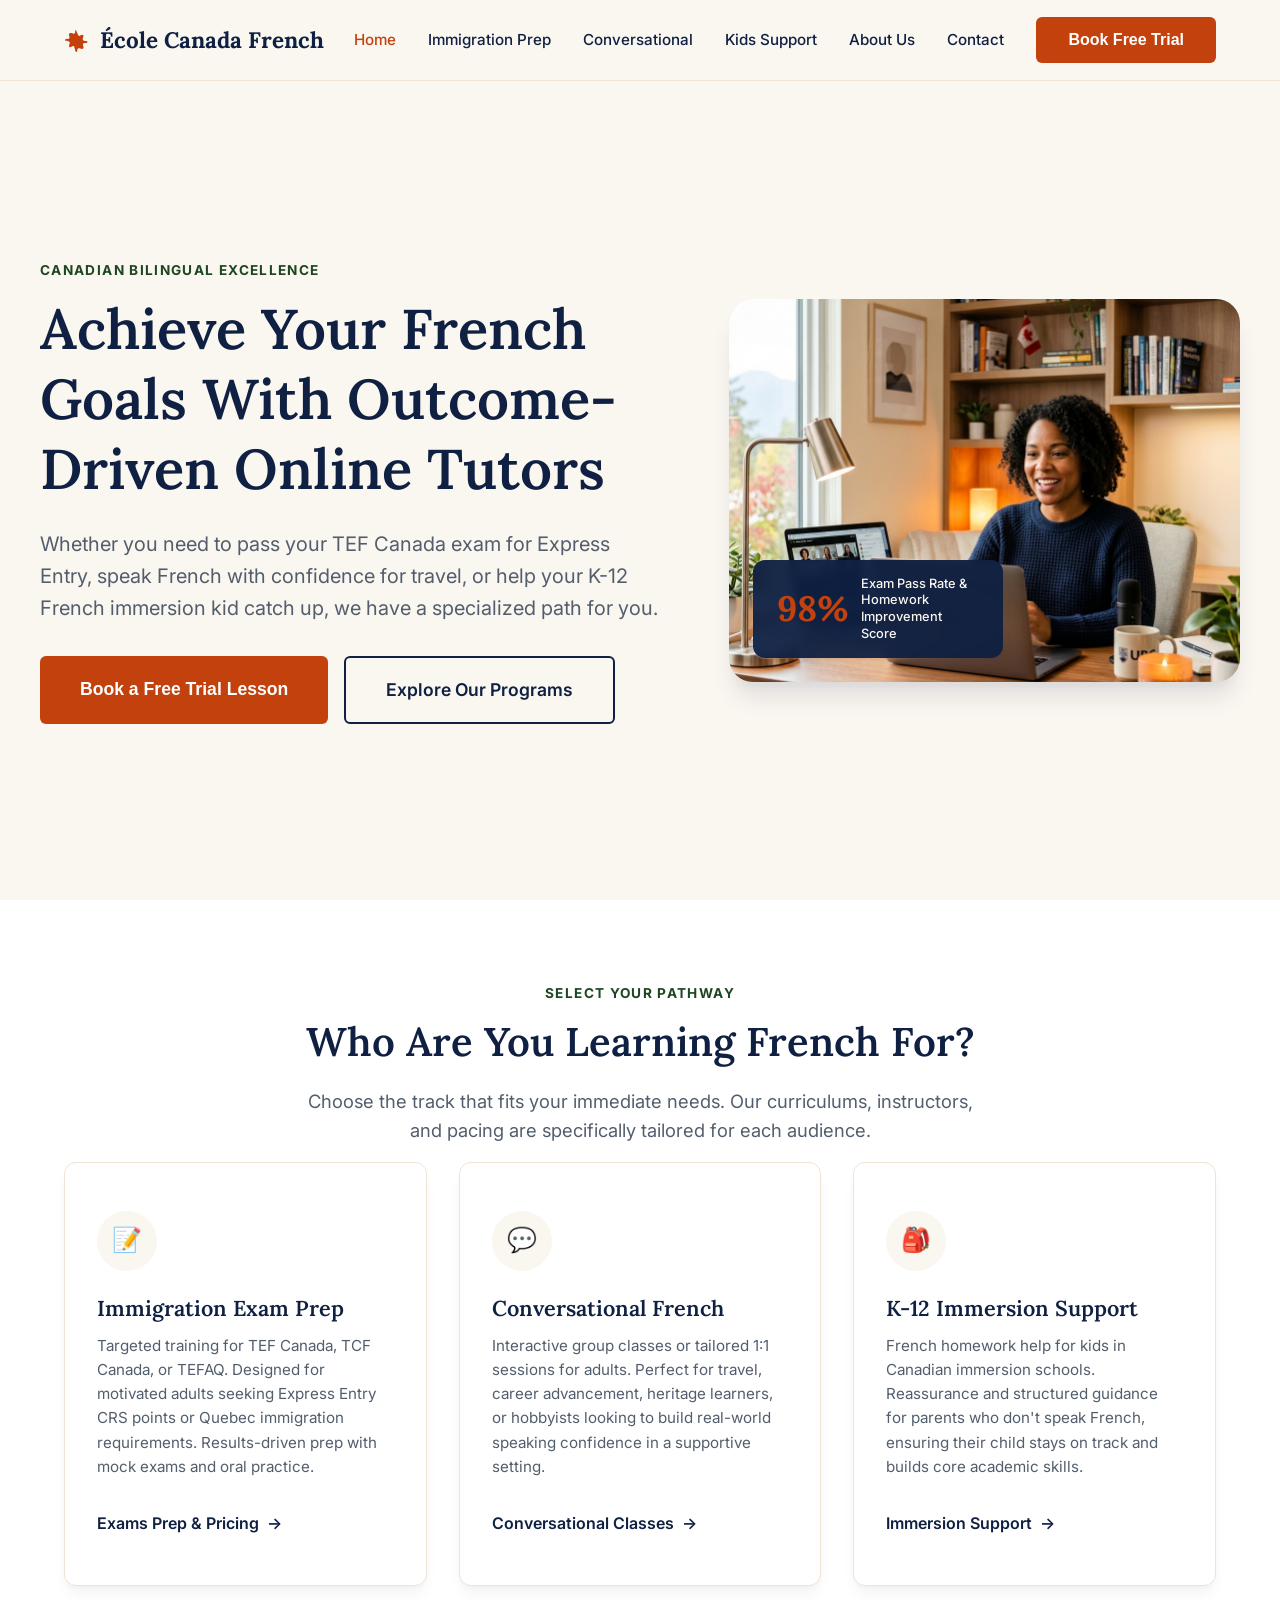
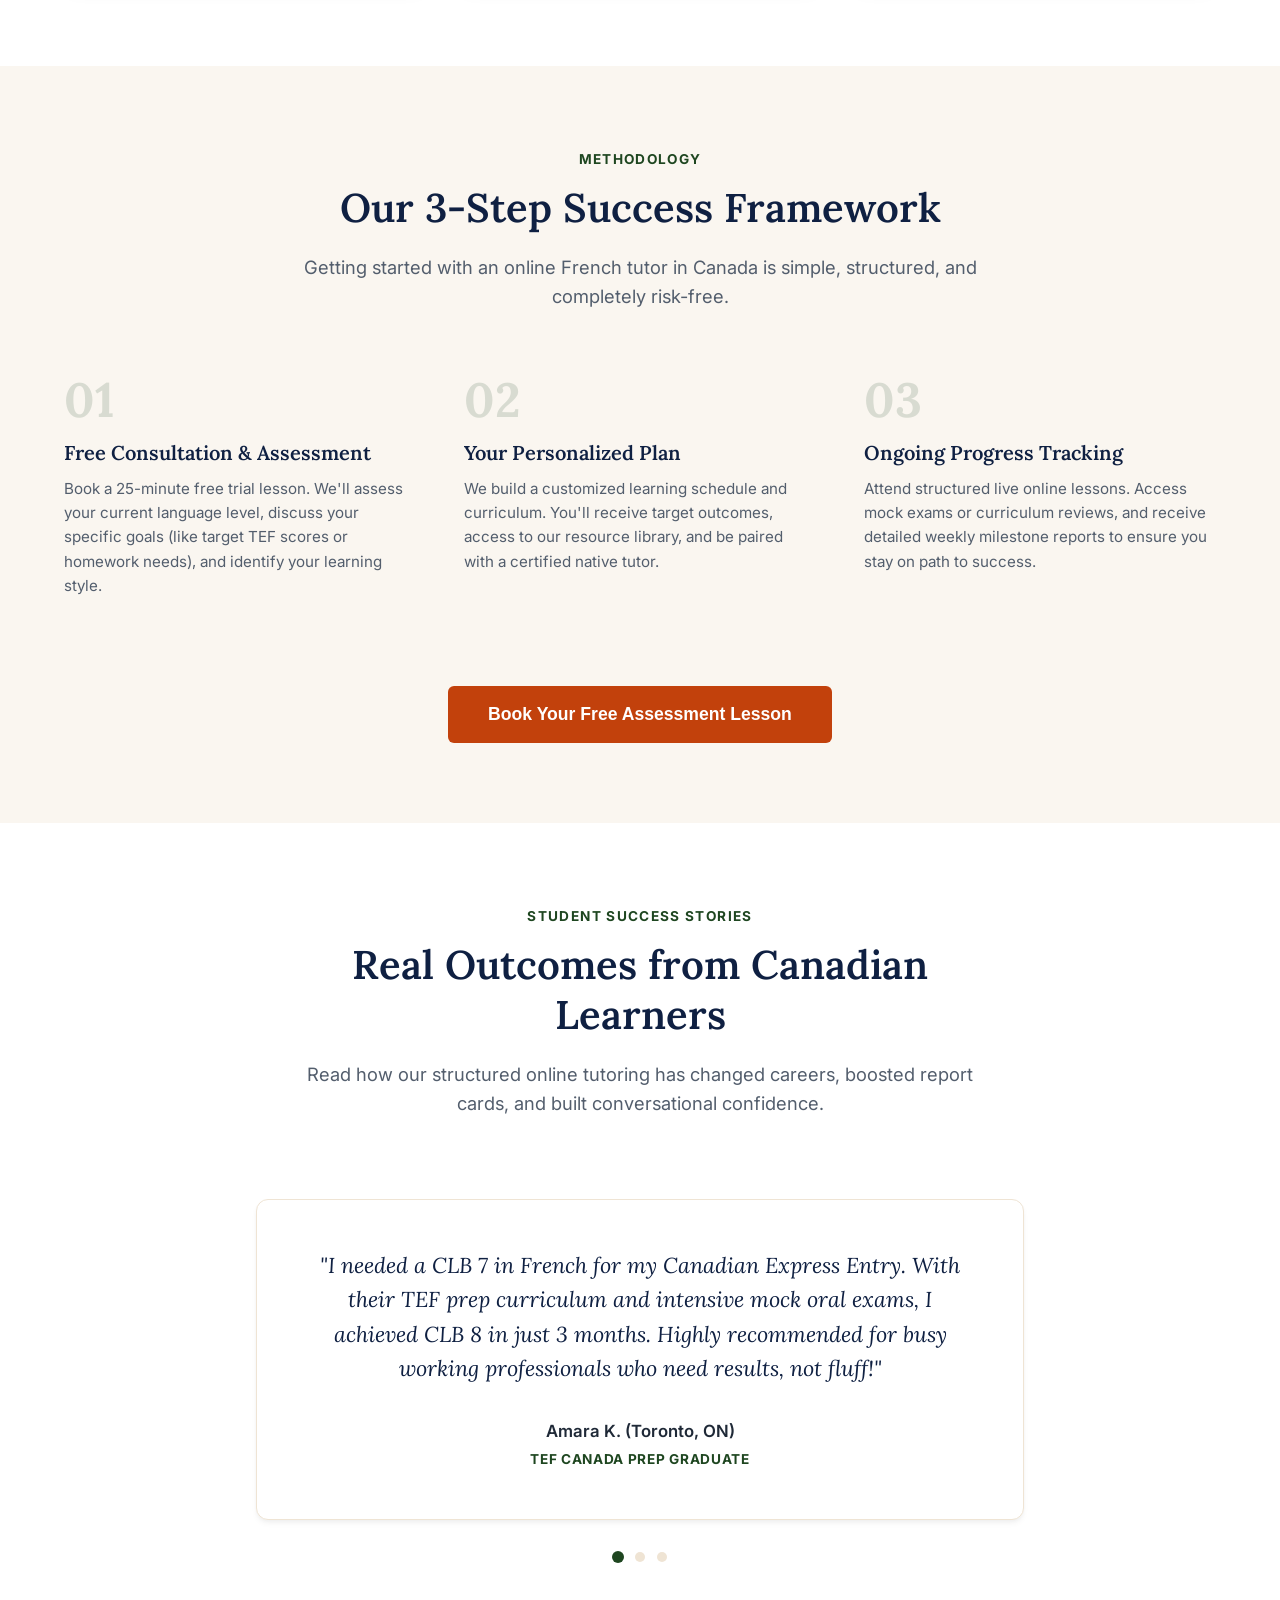
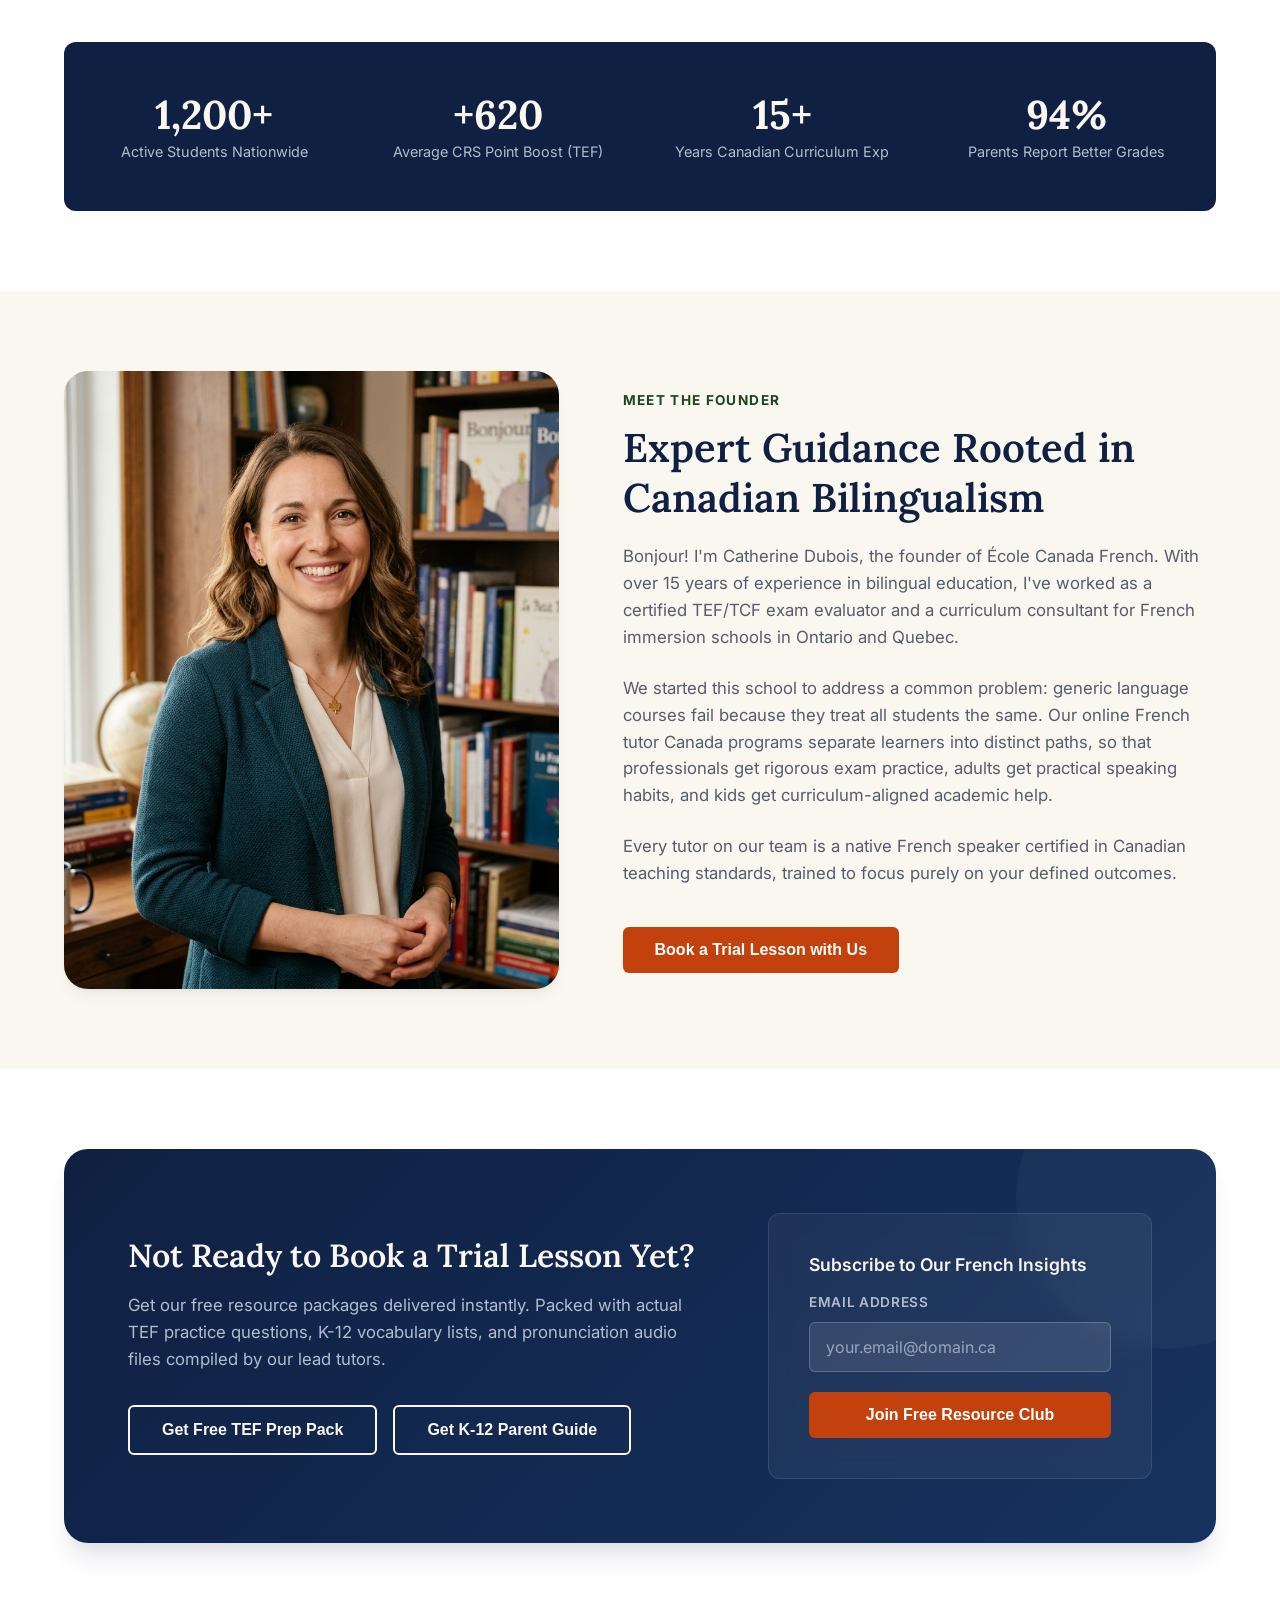
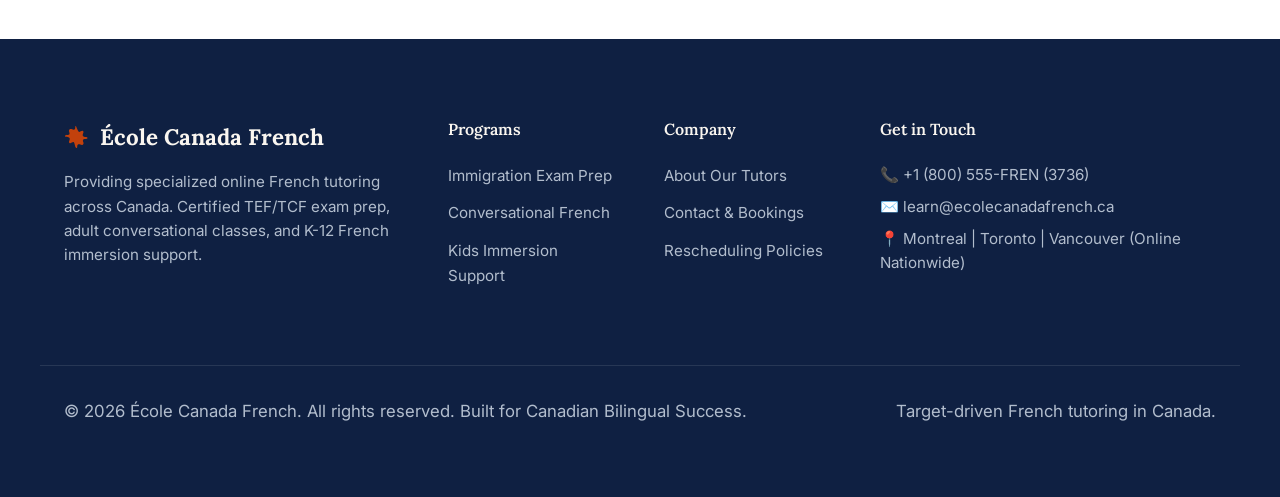
==== commit 12d402d4: "Update index.html" ====
--- a/index.html
+++ b/index.html
@@ -52,7 +52,7 @@
           </div>
         </div>
         <div class="hero-image-container">
-          <img src="images/hero.png" alt="Student learning French online on laptop" class="hero-image">
+          <img src="hero.png" alt="Student learning French online on laptop" class="hero-image">
           <div class="hero-badge">
             <div class="hero-badge-number">98%</div>
             <div class="hero-badge-text">Exam Pass Rate & Homework Improvement Score</div>
@@ -187,7 +187,7 @@
     <section class="section-bg-warm">
       <div class="container bio-grid">
         <div class="bio-image">
-          <img src="images/bio.png" alt="Lead French Tutor and Founder, Catherine Dubois">
+          <img src="bio.png" alt="Lead French Tutor and Founder, Catherine Dubois">
         </div>
         <div>
           <span class="section-tag">Meet the Founder</span>
